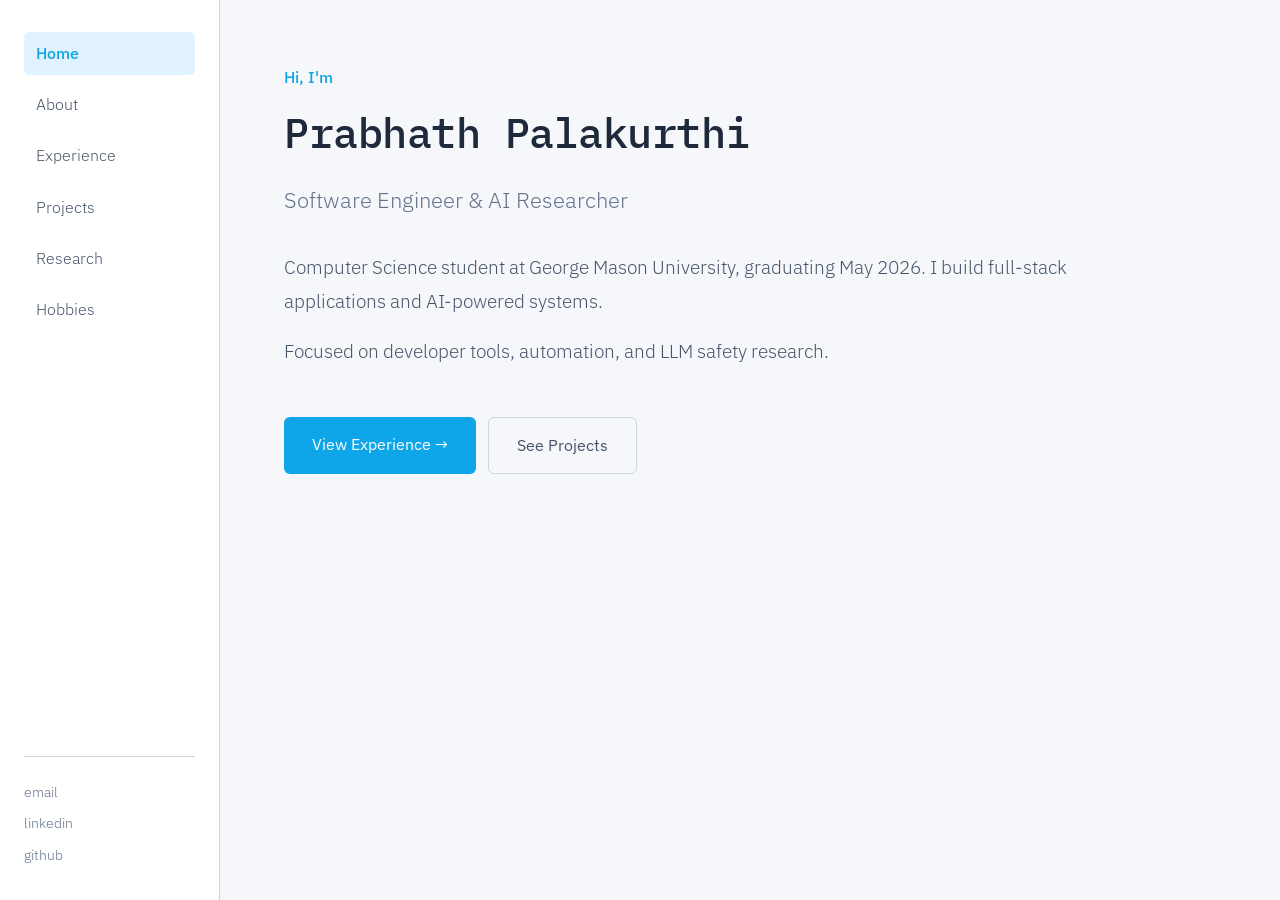
==== index.html @ 2a5b6ef7 "portfolio" ====
<!DOCTYPE html>
<html lang="en">
<head>
    <meta charset="UTF-8">
    <meta name="viewport" content="width=device-width, initial-scale=1.0">
    <title>Prabhath Palakurthi</title>
    <link rel="stylesheet" href="style.css">
    <link rel="preconnect" href="https://fonts.googleapis.com">
    <link rel="preconnect" href="https://fonts.gstatic.com" crossorigin>
    <link href="https://fonts.googleapis.com/css2?family=IBM+Plex+Mono:wght@400;500&family=IBM+Plex+Sans:wght@300;400;500&display=swap" rel="stylesheet">
</head>
<body>
    <nav class="sidebar">
        <ul class="nav-links">
            <li><a href="index.html" class="active">Home</a></li>
            <li><a href="about.html">About</a></li>
            <li><a href="experience.html">Experience</a></li>
            <li><a href="projects.html">Projects</a></li>
            <li><a href="research.html">Research</a></li>
            <li><a href="hobbies.html">Hobbies</a></li>
        </ul>
        <div class="nav-footer">
            <a href="mailto:palakurthiprabhath@gmail.com">email</a>
            <a href="https://www.linkedin.com/in/prabhath004/" target="_blank">linkedin</a>
            <a href="https://github.com/prabhath004" target="_blank">github</a>
        </div>
    </nav>

    <main class="content">
        <div class="page-content">
            <p class="greeting">Hi, I'm</p>
            <h1>Prabhath Palakurthi</h1>
            <p class="subtitle">Software Engineer & AI Researcher</p>
            
            <div class="intro">
                <p>
                    Computer Science student at George Mason University, graduating May 2026. 
                    I build full-stack applications and AI-powered systems.
                </p>
                <p>
                    Focused on developer tools, automation, and LLM safety research.
                </p>
            </div>

            <div class="cta">
                <a href="experience.html" class="btn">View Experience →</a>
                <a href="projects.html" class="btn btn-outline">See Projects</a>
            </div>
        </div>
    </main>
</body>
</html>
---- style.css ----
:root {
    --bg: #f5f7fa;
    --bg-sidebar: #ffffff;
    --text: #1e293b;
    --text-secondary: #475569;
    --text-muted: #64748b;
    --accent: #0ea5e9;
    --accent-hover: #0284c7;
    --accent-light: #e0f2fe;
    --accent-secondary: #8b5cf6;
    --border: #cbd5e1;
    --card-bg: #ffffff;
    --success: #10b981;
}

* {
    margin: 0;
    padding: 0;
    box-sizing: border-box;
}

body {
    font-family: 'IBM Plex Sans', -apple-system, sans-serif;
    font-weight: 300;
    font-size: 18px;
    line-height: 1.7;
    color: var(--text);
    background: var(--bg);
    -webkit-font-smoothing: antialiased;
}

/* Sidebar Navigation */
.sidebar {
    position: fixed;
    left: 0;
    top: 0;
    width: 220px;
    height: 100vh;
    background: var(--bg-sidebar);
    border-right: 1px solid var(--border);
    display: flex;
    flex-direction: column;
    padding: 32px 24px;
}

.nav-header {
    margin-bottom: 48px;
}

.logo {
    font-family: 'IBM Plex Mono', monospace;
    font-size: 20px;
    font-weight: 500;
    color: var(--accent);
    text-decoration: none;
    letter-spacing: -1px;
}

.nav-links {
    list-style: none;
    flex: 1;
}

.nav-links li {
    margin-bottom: 8px;
}

.nav-links a {
    display: block;
    padding: 8px 12px;
    color: var(--text-secondary);
    text-decoration: none;
    font-size: 16px;
    border-radius: 6px;
    transition: all 0.2s ease;
}

.nav-links a:hover {
    color: var(--accent);
    background: var(--accent-light);
    font-weight: 500;
}

.nav-links a.active {
    color: var(--accent);
    background: var(--accent-light);
    font-weight: 500;
}

.nav-footer {
    display: flex;
    flex-direction: column;
    gap: 8px;
    padding-top: 24px;
    border-top: 1px solid var(--border);
}

.nav-footer a {
    font-size: 14px;
    color: var(--text-muted);
    text-decoration: none;
    transition: color 0.2s;
}

.nav-footer a:hover {
    color: var(--accent);
}

/* Main Content */
.content {
    margin-left: 220px;
    min-height: 100vh;
    padding: 64px;
}

.page-content {
    max-width: 800px;
}

h1 {
    font-family: 'IBM Plex Mono', monospace;
    font-size: 42px;
    font-weight: 500;
    letter-spacing: -0.5px;
    margin-bottom: 12px;
    color: var(--text);
}

h2 {
    font-family: 'IBM Plex Mono', monospace;
    font-size: 14px;
    font-weight: 600;
    text-transform: uppercase;
    letter-spacing: 1px;
    color: var(--accent);
    margin-bottom: 20px;
    margin-top: 48px;
}

h3 {
    font-size: 24px;
    font-weight: 500;
    margin-bottom: 6px;
}

h4 {
    font-size: 14px;
    font-weight: 500;
    text-transform: uppercase;
    letter-spacing: 0.5px;
    color: var(--text-muted);
    margin-bottom: 14px;
}

p {
    color: var(--text-secondary);
}

/* Home Page */
.greeting {
    font-size: 16px;
    color: var(--accent);
    font-weight: 500;
    margin-bottom: 6px;
}

.subtitle {
    font-size: 22px;
    color: var(--text-muted);
    margin-bottom: 32px;
}

.intro {
    margin-bottom: 48px;
}

.intro p {
    margin-bottom: 16px;
    font-size: 19px;
    line-height: 1.8;
}

.quick-stats {
    display: flex;
    gap: 48px;
    margin-bottom: 48px;
}

.stat {
    display: flex;
    flex-direction: column;
}

.stat-number {
    font-family: 'IBM Plex Mono', monospace;
    font-size: 42px;
    font-weight: 500;
    color: var(--accent);
    background: linear-gradient(135deg, var(--accent), var(--accent-secondary));
    -webkit-background-clip: text;
    -webkit-text-fill-color: transparent;
    background-clip: text;
}

.stat-label {
    font-size: 15px;
    color: var(--text-muted);
}

.cta {
    display: flex;
    gap: 12px;
}

.btn {
    display: inline-block;
    padding: 14px 28px;
    font-size: 16px;
    font-weight: 400;
    text-decoration: none;
    border-radius: 6px;
    transition: all 0.2s ease;
}

.btn:not(.btn-outline) {
    background: var(--accent);
    color: white;
}

.btn:not(.btn-outline):hover {
    background: var(--accent-hover);
}

.btn-outline {
    background: transparent;
    color: var(--text-secondary);
    border: 1px solid var(--border);
}

.btn-outline:hover {
    border-color: var(--accent);
    color: var(--accent);
    background: var(--accent-light);
}

/* About Page */
.about-section {
    margin-bottom: 48px;
}

.edu-card {
    padding: 24px;
    background: var(--card-bg);
    border: 1px solid var(--border);
    border-radius: 8px;
    border-left: 4px solid var(--accent);
}

.edu-card h3 {
    color: var(--text);
}

.degree {
    color: var(--text-secondary);
    margin-bottom: 4px;
}

.details {
    font-size: 15px;
    color: var(--text-muted);
}

.skills-grid {
    display: grid;
    gap: 32px;
}

.skill-category {
    margin-bottom: 8px;
}

.skill-tags {
    display: flex;
    flex-wrap: wrap;
    gap: 8px;
}

.skill-tags span {
    padding: 8px 14px;
    background: var(--accent-light);
    color: var(--accent);
    font-size: 15px;
    border-radius: 6px;
    font-weight: 500;
    border: 1px solid rgba(14, 165, 233, 0.2);
}

.cert-list {
    list-style: none;
}

.cert-list li {
    display: flex;
    justify-content: space-between;
    align-items: center;
    padding: 16px 0;
    border-bottom: 1px solid var(--border);
}

.cert-list li:last-child {
    border-bottom: none;
}

.cert-name {
    font-weight: 400;
    color: var(--text);
}

.cert-issuer {
    font-size: 15px;
    color: var(--text-muted);
}

/* Experience Page */
.timeline {
    position: relative;
}

.exp-card {
    display: grid;
    grid-template-columns: 160px 1fr;
    gap: 32px;
    padding: 32px 0;
    border-bottom: 1px solid var(--border);
}

.exp-card:last-child {
    border-bottom: none;
}

.exp-date {
    font-family: 'IBM Plex Mono', monospace;
    font-size: 14px;
    color: var(--text-muted);
    padding-top: 4px;
}

.exp-content h3 {
    color: var(--text);
}

.exp-role {
    font-size: 16px;
    color: var(--accent);
    margin-bottom: 16px;
}

.exp-points {
    list-style: none;
}

.exp-points li {
    position: relative;
    padding-left: 16px;
    margin-bottom: 10px;
    font-size: 16px;
    color: var(--text-secondary);
    line-height: 1.7;
}

.exp-points li::before {
    content: "–";
    position: absolute;
    left: 0;
    color: var(--accent);
    font-weight: 600;
}

/* Projects Page */
.projects-grid {
    display: grid;
    gap: 24px;
}

.project-card {
    padding: 28px;
    background: var(--card-bg);
    border: 1px solid var(--border);
    border-radius: 8px;
    transition: all 0.2s ease;
    box-shadow: 0 1px 3px rgba(0, 0, 0, 0.05);
}

.project-card:hover {
    border-color: var(--accent);
    box-shadow: 0 4px 12px rgba(14, 165, 233, 0.15);
    transform: translateY(-2px);
}

.project-header {
    display: flex;
    align-items: center;
    gap: 12px;
    margin-bottom: 8px;
}

.project-tag {
    font-family: 'IBM Plex Mono', monospace;
    font-size: 12px;
    text-transform: uppercase;
    letter-spacing: 0.5px;
    padding: 6px 10px;
    background: linear-gradient(135deg, var(--accent-light), #bae6fd);
    color: var(--accent);
    border-radius: 4px;
    font-weight: 600;
}

.project-event {
    font-size: 15px;
    color: var(--text-muted);
    margin-bottom: 8px;
}

.project-achievement {
    font-size: 14px;
    color: var(--accent);
    font-weight: 600;
    margin-bottom: 12px;
    display: inline-block;
    padding: 4px 12px;
    background: var(--accent-light);
    border-radius: 12px;
}

.project-desc {
    font-size: 16px;
    margin-bottom: 16px;
    line-height: 1.7;
}

.project-links {
    margin-bottom: 16px;
    display: flex;
    align-items: center;
    gap: 8px;
}

.project-links a {
    color: var(--accent);
    text-decoration: none;
    font-size: 15px;
    font-weight: 500;
    transition: color 0.2s ease;
}

.project-links a:hover {
    color: var(--accent-hover);
    text-decoration: underline;
}

.link-sep {
    color: var(--text-muted);
    font-size: 14px;
}

.project-tech {
    display: flex;
    flex-wrap: wrap;
    gap: 6px;
}

.project-tech span {
    font-family: 'IBM Plex Mono', monospace;
    font-size: 13px;
    padding: 6px 10px;
    background: #f1f5f9;
    color: var(--text-secondary);
    border-radius: 4px;
    border: 1px solid var(--border);
}

/* Research Page */
.research-areas {
    display: grid;
    grid-template-columns: repeat(2, 1fr);
    gap: 24px;
    margin-top: 24px;
}

.research-card {
    padding: 24px;
    background: var(--card-bg);
    border: 1px solid var(--border);
    border-radius: 8px;
    border-left: 4px solid var(--accent);
    transition: all 0.2s ease;
}

.research-card:hover {
    box-shadow: 0 4px 12px rgba(14, 165, 233, 0.15);
    transform: translateY(-2px);
}

.research-card h3 {
    font-size: 20px;
    margin-bottom: 12px;
    color: var(--text);
}

.research-card p {
    font-size: 16px;
    line-height: 1.7;
    color: var(--text-secondary);
}

/* Hobbies Page */
.hobbies-intro {
    font-size: 20px;
    margin-bottom: 40px;
}

.hobbies-grid {
    display: grid;
    grid-template-columns: repeat(2, 1fr);
    gap: 20px;
    margin-bottom: 40px;
}

.hobby-card {
    padding: 24px;
    background: white;
    border: 1px solid var(--border);
    border-radius: 8px;
}

.hobby-icon {
    font-size: 24px;
    margin-bottom: 12px;
}

.hobby-card h3 {
    font-size: 16px;
    margin-bottom: 8px;
}

.hobby-card p {
    font-size: 14px;
}

.hobbies-note {
    font-size: 14px;
    color: var(--text-muted);
    font-style: italic;
}

/* Hiking Section */
.hiking-trails {
    display: grid;
    gap: 24px;
}

.trail-card {
    display: grid;
    grid-template-columns: 280px 1fr;
    gap: 32px;
    padding: 32px;
    background: var(--card-bg);
    border: 1px solid var(--border);
    border-radius: 8px;
    transition: all 0.2s ease;
    box-shadow: 0 1px 3px rgba(0, 0, 0, 0.05);
}

.trail-card:hover {
    box-shadow: 0 4px 12px rgba(14, 165, 233, 0.15);
    border-color: var(--accent);
}

.trail-image {
    width: 100%;
    height: 220px;
    border-radius: 8px;
    overflow: hidden;
    background: var(--accent-light);
    box-shadow: 0 2px 8px rgba(0, 0, 0, 0.1);
}

.trail-image img {
    width: 100%;
    height: 100%;
    object-fit: cover;
    border-radius: 8px;
    display: block;
    transition: transform 0.3s ease;
}

.trail-card:hover .trail-image img {
    transform: scale(1.05);
}

.trail-info h3 {
    font-size: 24px;
    font-weight: 500;
    margin-bottom: 6px;
    color: var(--text);
}

.trail-location {
    font-size: 16px;
    color: var(--accent);
    font-weight: 500;
    margin-bottom: 14px;
}

.trail-desc {
    font-size: 17px;
    color: var(--text-secondary);
    line-height: 1.7;
}

/* Mobile Responsive */
@media (max-width: 768px) {
    .sidebar {
        position: fixed;
        bottom: 0;
        top: auto;
        left: 0;
        right: 0;
        width: 100%;
        height: auto;
        flex-direction: row;
        padding: 12px 16px;
        border-right: none;
        border-top: 1px solid var(--border);
        z-index: 100;
    }

    .nav-header,
    .nav-footer {
        display: none;
    }

    .nav-links {
        display: flex;
        justify-content: space-around;
        width: 100%;
    }

    .nav-links li {
        margin-bottom: 0;
    }

    .nav-links a {
        padding: 8px;
        font-size: 12px;
    }

    .content {
        margin-left: 0;
        padding: 32px 20px 80px;
    }

    h1 {
        font-size: 36px;
    }

    .quick-stats {
        gap: 24px;
    }

    .stat-number {
        font-size: 36px;
    }

    .exp-card {
        grid-template-columns: 1fr;
        gap: 8px;
    }

    .hobbies-grid {
        grid-template-columns: 1fr;
    }

    .research-areas {
        grid-template-columns: 1fr;
    }

    .trail-card {
        grid-template-columns: 1fr;
        gap: 16px;
    }

    .trail-image {
        height: 240px;
    }

    .cta {
        flex-direction: column;
    }
}
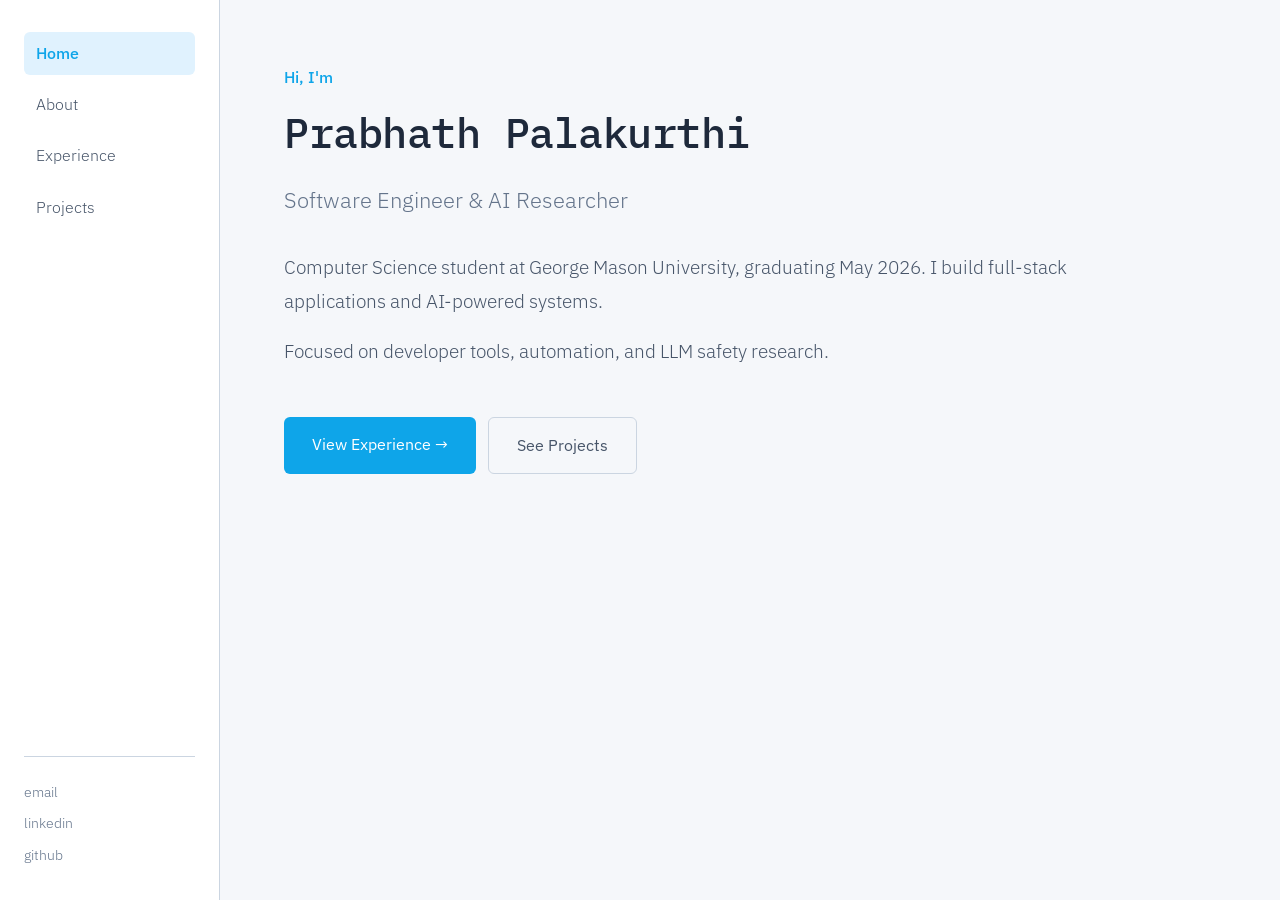
==== commit 2a9b6eb5: "updated portfolio" ====
--- a/index.html
+++ b/index.html
@@ -16,8 +16,6 @@
             <li><a href="about.html">About</a></li>
             <li><a href="experience.html">Experience</a></li>
             <li><a href="projects.html">Projects</a></li>
-            <li><a href="research.html">Research</a></li>
-            <li><a href="hobbies.html">Hobbies</a></li>
         </ul>
         <div class="nav-footer">
             <a href="mailto:palakurthiprabhath@gmail.com">email</a>
--- a/style.css
+++ b/style.css
@@ -480,144 +480,8 @@
     border: 1px solid var(--border);
 }
 
-/* Research Page */
-.research-areas {
-    display: grid;
-    grid-template-columns: repeat(2, 1fr);
-    gap: 24px;
-    margin-top: 24px;
-}
-
-.research-card {
-    padding: 24px;
-    background: var(--card-bg);
-    border: 1px solid var(--border);
-    border-radius: 8px;
-    border-left: 4px solid var(--accent);
-    transition: all 0.2s ease;
-}
-
-.research-card:hover {
-    box-shadow: 0 4px 12px rgba(14, 165, 233, 0.15);
-    transform: translateY(-2px);
-}
-
-.research-card h3 {
-    font-size: 20px;
-    margin-bottom: 12px;
-    color: var(--text);
-}
-
-.research-card p {
-    font-size: 16px;
-    line-height: 1.7;
-    color: var(--text-secondary);
-}
-
-/* Hobbies Page */
-.hobbies-intro {
-    font-size: 20px;
-    margin-bottom: 40px;
-}
-
-.hobbies-grid {
-    display: grid;
-    grid-template-columns: repeat(2, 1fr);
-    gap: 20px;
-    margin-bottom: 40px;
-}
-
-.hobby-card {
-    padding: 24px;
-    background: white;
-    border: 1px solid var(--border);
-    border-radius: 8px;
-}
-
-.hobby-icon {
-    font-size: 24px;
-    margin-bottom: 12px;
-}
-
-.hobby-card h3 {
-    font-size: 16px;
-    margin-bottom: 8px;
-}
-
-.hobby-card p {
-    font-size: 14px;
-}
-
-.hobbies-note {
-    font-size: 14px;
-    color: var(--text-muted);
-    font-style: italic;
-}
-
-/* Hiking Section */
-.hiking-trails {
-    display: grid;
-    gap: 24px;
-}
-
-.trail-card {
-    display: grid;
-    grid-template-columns: 280px 1fr;
-    gap: 32px;
-    padding: 32px;
-    background: var(--card-bg);
-    border: 1px solid var(--border);
-    border-radius: 8px;
-    transition: all 0.2s ease;
-    box-shadow: 0 1px 3px rgba(0, 0, 0, 0.05);
-}
-
-.trail-card:hover {
-    box-shadow: 0 4px 12px rgba(14, 165, 233, 0.15);
-    border-color: var(--accent);
-}
-
-.trail-image {
-    width: 100%;
-    height: 220px;
-    border-radius: 8px;
-    overflow: hidden;
-    background: var(--accent-light);
-    box-shadow: 0 2px 8px rgba(0, 0, 0, 0.1);
-}
-
-.trail-image img {
-    width: 100%;
-    height: 100%;
-    object-fit: cover;
-    border-radius: 8px;
-    display: block;
-    transition: transform 0.3s ease;
-}
-
-.trail-card:hover .trail-image img {
-    transform: scale(1.05);
-}
-
-.trail-info h3 {
-    font-size: 24px;
-    font-weight: 500;
-    margin-bottom: 6px;
-    color: var(--text);
-}
-
-.trail-location {
-    font-size: 16px;
-    color: var(--accent);
-    font-weight: 500;
-    margin-bottom: 14px;
-}
-
-.trail-desc {
-    font-size: 17px;
-    color: var(--text-secondary);
-    line-height: 1.7;
-}
+
+
 
 /* Mobile Responsive */
 @media (max-width: 768px) {
@@ -678,22 +542,6 @@
         gap: 8px;
     }
 
-    .hobbies-grid {
-        grid-template-columns: 1fr;
-    }
-
-    .research-areas {
-        grid-template-columns: 1fr;
-    }
-
-    .trail-card {
-        grid-template-columns: 1fr;
-        gap: 16px;
-    }
-
-    .trail-image {
-        height: 240px;
-    }
 
     .cta {
         flex-direction: column;
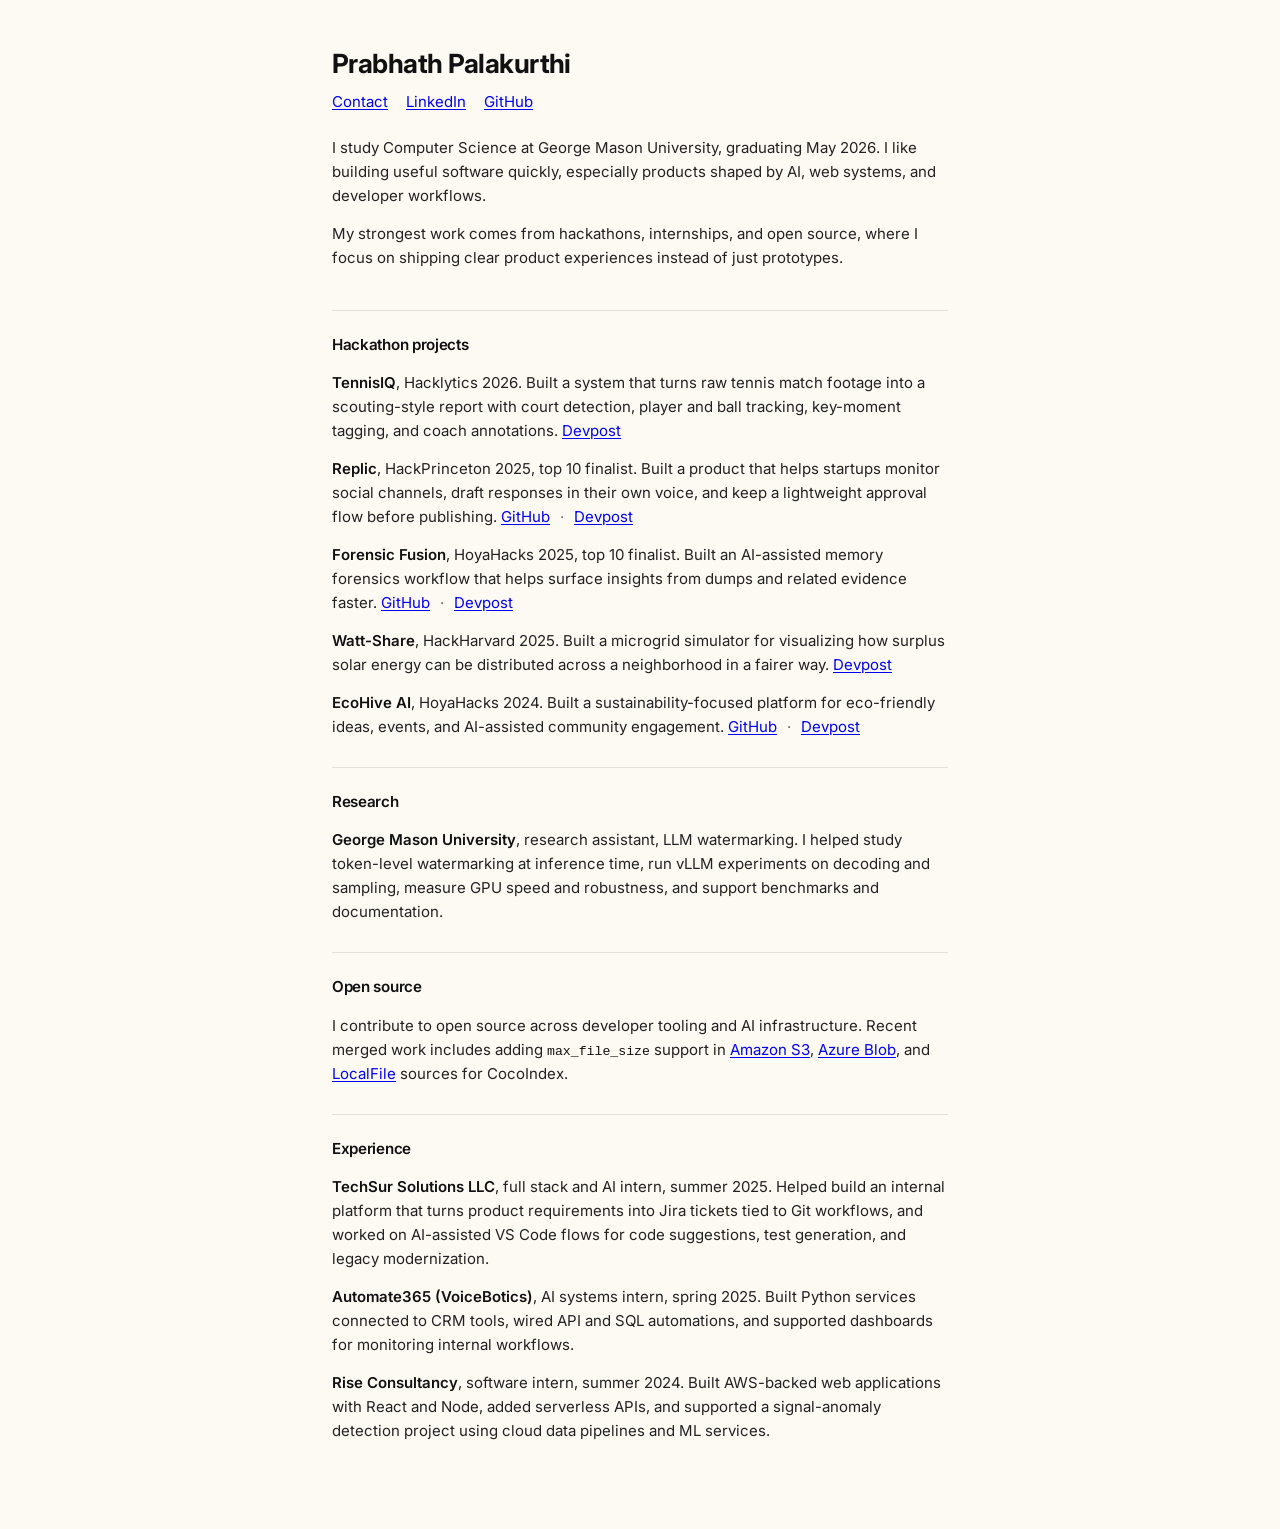
==== commit 960c38ff: "added final update" ====
--- a/index.html
+++ b/index.html
@@ -4,47 +4,124 @@
     <meta charset="UTF-8">
     <meta name="viewport" content="width=device-width, initial-scale=1.0">
     <title>Prabhath Palakurthi</title>
-    <link rel="stylesheet" href="style.css">
+    <meta
+        name="description"
+        content="Prabhath Palakurthi is a computer science student and software builder focused on hackathon projects, open source, and product engineering."
+    >
     <link rel="preconnect" href="https://fonts.googleapis.com">
     <link rel="preconnect" href="https://fonts.gstatic.com" crossorigin>
-    <link href="https://fonts.googleapis.com/css2?family=IBM+Plex+Mono:wght@400;500&family=IBM+Plex+Sans:wght@300;400;500&display=swap" rel="stylesheet">
+    <link href="https://fonts.googleapis.com/css2?family=Inter:wght@400;500;600;700&display=swap" rel="stylesheet">
+    <link rel="stylesheet" href="style.css">
 </head>
 <body>
-    <nav class="sidebar">
-        <ul class="nav-links">
-            <li><a href="index.html" class="active">Home</a></li>
-            <li><a href="about.html">About</a></li>
-            <li><a href="experience.html">Experience</a></li>
-            <li><a href="projects.html">Projects</a></li>
-        </ul>
-        <div class="nav-footer">
-            <a href="mailto:palakurthiprabhath@gmail.com">email</a>
-            <a href="https://www.linkedin.com/in/prabhath004/" target="_blank">linkedin</a>
-            <a href="https://github.com/prabhath004" target="_blank">github</a>
-        </div>
-    </nav>
+    <main class="page">
+        <header class="header">
+            <h1>Prabhath Palakurthi</h1>
+            <p class="links">
+                <a href="mailto:palakurthiprabhath@gmail.com">Contact</a>
+                <a href="https://www.linkedin.com/in/prabhath004/" target="_blank" rel="noopener noreferrer">LinkedIn</a>
+                <a href="https://github.com/prabhath004" target="_blank" rel="noopener noreferrer">GitHub</a>
+            </p>
+            <p class="intro">
+                I study Computer Science at George Mason University, graduating May 2026. I like building useful software
+                quickly, especially products shaped by AI, web systems, and developer workflows.
+            </p>
+            <p class="intro">
+                My strongest work comes from hackathons, internships, and open source, where I focus
+                on shipping clear product experiences instead of just prototypes.
+            </p>
+        </header>
 
-    <main class="content">
-        <div class="page-content">
-            <p class="greeting">Hi, I'm</p>
-            <h1>Prabhath Palakurthi</h1>
-            <p class="subtitle">Software Engineer & AI Researcher</p>
-            
-            <div class="intro">
-                <p>
-                    Computer Science student at George Mason University, graduating May 2026. 
-                    I build full-stack applications and AI-powered systems.
-                </p>
-                <p>
-                    Focused on developer tools, automation, and LLM safety research.
-                </p>
-            </div>
+        <section id="projects">
+            <h2>Hackathon projects</h2>
 
-            <div class="cta">
-                <a href="experience.html" class="btn">View Experience →</a>
-                <a href="projects.html" class="btn btn-outline">See Projects</a>
-            </div>
-        </div>
+            <p>
+                <strong>TennisIQ</strong>, Hacklytics 2026. Built a system that turns raw tennis match
+                footage into a scouting-style report with court detection, player and ball tracking,
+                key-moment tagging, and coach annotations.
+                <a href="https://devpost.com/software/tennisiq" target="_blank" rel="noopener noreferrer">Devpost</a>
+            </p>
+
+            <p>
+                <strong>Replic</strong>, HackPrinceton 2025, top 10 finalist. Built a product that
+                helps startups monitor social channels, draft responses in their own voice, and keep a
+                lightweight approval flow before publishing.
+                <a href="https://github.com/prabhath004/twitly" target="_blank" rel="noopener noreferrer">GitHub</a>
+                <span class="divider">·</span>
+                <a href="https://devpost.com/software/brand-pilot" target="_blank" rel="noopener noreferrer">Devpost</a>
+            </p>
+
+            <p>
+                <strong>Forensic Fusion</strong>, HoyaHacks 2025, top 10 finalist. Built an AI-assisted
+                memory forensics workflow that helps surface insights from dumps and related evidence
+                faster.
+                <a href="https://github.com/prabhath004/forensic-fusion" target="_blank" rel="noopener noreferrer">GitHub</a>
+                <span class="divider">·</span>
+                <a href="https://devpost.com/software/goat-cdbnoz" target="_blank" rel="noopener noreferrer">Devpost</a>
+            </p>
+
+            <p>
+                <strong>Watt-Share</strong>, HackHarvard 2025. Built a microgrid simulator for
+                visualizing how surplus solar energy can be distributed across a neighborhood in a
+                fairer way.
+                <a href="https://devpost.com/software/project-hackharvard-25" target="_blank" rel="noopener noreferrer">Devpost</a>
+            </p>
+
+            <p>
+                <strong>EcoHive AI</strong>, HoyaHacks 2024. Built a sustainability-focused platform for
+                eco-friendly ideas, events, and AI-assisted community engagement.
+                <a href="https://github.com/prabhath004/Ecohive" target="_blank" rel="noopener noreferrer">GitHub</a>
+                <span class="divider">·</span>
+                <a href="https://devpost.com/software/ecosphere-ai" target="_blank" rel="noopener noreferrer">Devpost</a>
+            </p>
+        </section>
+
+        <section id="research">
+            <h2>Research</h2>
+
+            <p>
+                <strong>George Mason University</strong>, research assistant, LLM watermarking. I helped study token-level watermarking at inference time,
+                run vLLM experiments on decoding and sampling, measure GPU speed and robustness, and
+                support benchmarks and documentation.
+            </p>
+        </section>
+
+        <section id="open-source">
+            <h2>Open source</h2>
+
+            <p>
+                I contribute to open source across developer tooling and AI infrastructure. Recent
+                merged work includes adding <code>max_file_size</code> support in
+                <a href="https://github.com/cocoindex-io/cocoindex/pull/1257" target="_blank" rel="noopener noreferrer">Amazon S3</a>,
+                <a href="https://github.com/cocoindex-io/cocoindex/pull/1259" target="_blank" rel="noopener noreferrer">Azure Blob</a>,
+                and
+                <a href="https://github.com/cocoindex-io/cocoindex/pull/1260" target="_blank" rel="noopener noreferrer">LocalFile</a>
+                sources for CocoIndex.
+            </p>
+        </section>
+
+        <section id="experience">
+            <h2>Experience</h2>
+
+            <p>
+                <strong>TechSur Solutions LLC</strong>, full stack and AI intern, summer 2025. Helped
+                build an internal platform that turns product requirements into Jira tickets tied to
+                Git workflows, and worked on AI-assisted VS Code flows for code suggestions, test
+                generation, and legacy modernization.
+            </p>
+
+            <p>
+                <strong>Automate365 (VoiceBotics)</strong>, AI systems intern, spring 2025. Built
+                Python services connected to CRM tools, wired API and SQL automations, and supported
+                dashboards for monitoring internal workflows.
+            </p>
+
+            <p>
+                <strong>Rise Consultancy</strong>, software intern, summer 2024. Built AWS-backed web
+                applications with React and Node, added serverless APIs, and supported a signal-anomaly
+                detection project using cloud data pipelines and ML services.
+            </p>
+        </section>
     </main>
 </body>
 </html>
--- a/style.css
+++ b/style.css
@@ -1,549 +1,124 @@
 :root {
-    --bg: #f5f7fa;
-    --bg-sidebar: #ffffff;
-    --text: #1e293b;
-    --text-secondary: #475569;
-    --text-muted: #64748b;
-    --accent: #0ea5e9;
-    --accent-hover: #0284c7;
-    --accent-light: #e0f2fe;
-    --accent-secondary: #8b5cf6;
-    --border: #cbd5e1;
-    --card-bg: #ffffff;
-    --success: #10b981;
+    --bg: #fdfaf3;
+    --text: #111;
+    --body: #222;
+    --link: #0000ee;
+    --link-visited: #551a8b;
+    --rule: #e5e0d5;
 }
 
 * {
-    margin: 0;
-    padding: 0;
     box-sizing: border-box;
 }
 
+html {
+    scroll-behavior: smooth;
+}
+
 body {
-    font-family: 'IBM Plex Sans', -apple-system, sans-serif;
-    font-weight: 300;
-    font-size: 18px;
-    line-height: 1.7;
-    color: var(--text);
+    margin: 0;
     background: var(--bg);
+    color: var(--body);
+    font-family: "Inter", ui-sans-serif, system-ui, -apple-system, "Segoe UI", Roboto, Helvetica,
+        Arial, sans-serif;
+    font-size: 15px;
+    line-height: 1.6;
     -webkit-font-smoothing: antialiased;
 }
 
-/* Sidebar Navigation */
-.sidebar {
-    position: fixed;
-    left: 0;
-    top: 0;
-    width: 220px;
-    height: 100vh;
-    background: var(--bg-sidebar);
-    border-right: 1px solid var(--border);
-    display: flex;
-    flex-direction: column;
-    padding: 32px 24px;
+.page {
+    max-width: 42rem;
+    margin: 0 auto;
+    padding: 48px 28px 72px;
 }
 
-.nav-header {
-    margin-bottom: 48px;
+.header {
+    margin-bottom: 40px;
 }
 
-.logo {
-    font-family: 'IBM Plex Mono', monospace;
-    font-size: 20px;
-    font-weight: 500;
-    color: var(--accent);
-    text-decoration: none;
-    letter-spacing: -1px;
-}
-
-.nav-links {
-    list-style: none;
-    flex: 1;
-}
-
-.nav-links li {
-    margin-bottom: 8px;
-}
-
-.nav-links a {
-    display: block;
-    padding: 8px 12px;
-    color: var(--text-secondary);
-    text-decoration: none;
-    font-size: 16px;
-    border-radius: 6px;
-    transition: all 0.2s ease;
-}
-
-.nav-links a:hover {
-    color: var(--accent);
-    background: var(--accent-light);
-    font-weight: 500;
-}
-
-.nav-links a.active {
-    color: var(--accent);
-    background: var(--accent-light);
-    font-weight: 500;
-}
-
-.nav-footer {
-    display: flex;
-    flex-direction: column;
-    gap: 8px;
-    padding-top: 24px;
-    border-top: 1px solid var(--border);
-}
-
-.nav-footer a {
-    font-size: 14px;
-    color: var(--text-muted);
-    text-decoration: none;
-    transition: color 0.2s;
-}
-
-.nav-footer a:hover {
-    color: var(--accent);
-}
-
-/* Main Content */
-.content {
-    margin-left: 220px;
-    min-height: 100vh;
-    padding: 64px;
-}
-
-.page-content {
-    max-width: 800px;
+h1,
+h2 {
+    font-family: "Inter", ui-sans-serif, system-ui, -apple-system, "Segoe UI", Roboto, Helvetica,
+        Arial, sans-serif;
+    color: var(--text);
+    font-weight: 700;
+    letter-spacing: -0.02em;
 }
 
 h1 {
-    font-family: 'IBM Plex Mono', monospace;
-    font-size: 42px;
-    font-weight: 500;
-    letter-spacing: -0.5px;
-    margin-bottom: 12px;
+    margin: 0 0 10px;
+    font-size: 1.65rem;
+    line-height: 1.2;
+}
+
+h2 {
+    margin: 0 0 14px;
+    font-size: 0.95rem;
+    font-weight: 600;
+    text-transform: none;
+}
+
+.links {
+    margin: 0 0 22px;
+    font-size: 15px;
+}
+
+.links a {
+    margin-right: 14px;
+}
+
+.intro,
+section p {
+    margin: 0 0 14px;
+    color: var(--body);
+    font-size: 15px;
+    line-height: 1.6;
+}
+
+strong {
+    color: var(--text);
+    font-weight: 600;
+}
+
+section {
+    margin-top: 28px;
+    padding-top: 22px;
+    border-top: 1px solid var(--rule);
+}
+
+a {
+    color: var(--link);
+    text-decoration: underline;
+    text-underline-offset: 2px;
+}
+
+a:visited {
+    color: var(--link-visited);
+}
+
+a:hover {
+    text-decoration-thickness: 1px;
+}
+
+code {
+    font-family: ui-monospace, "SFMono-Regular", Menlo, Consolas, monospace;
+    font-size: 0.88em;
     color: var(--text);
 }
 
-h2 {
-    font-family: 'IBM Plex Mono', monospace;
-    font-size: 14px;
-    font-weight: 600;
-    text-transform: uppercase;
-    letter-spacing: 1px;
-    color: var(--accent);
-    margin-bottom: 20px;
-    margin-top: 48px;
+.divider {
+    color: #666;
+    margin: 0 6px;
 }
 
-h3 {
-    font-size: 24px;
-    font-weight: 500;
-    margin-bottom: 6px;
-}
-
-h4 {
-    font-size: 14px;
-    font-weight: 500;
-    text-transform: uppercase;
-    letter-spacing: 0.5px;
-    color: var(--text-muted);
-    margin-bottom: 14px;
-}
-
-p {
-    color: var(--text-secondary);
-}
-
-/* Home Page */
-.greeting {
-    font-size: 16px;
-    color: var(--accent);
-    font-weight: 500;
-    margin-bottom: 6px;
-}
-
-.subtitle {
-    font-size: 22px;
-    color: var(--text-muted);
-    margin-bottom: 32px;
-}
-
-.intro {
-    margin-bottom: 48px;
-}
-
-.intro p {
-    margin-bottom: 16px;
-    font-size: 19px;
-    line-height: 1.8;
-}
-
-.quick-stats {
-    display: flex;
-    gap: 48px;
-    margin-bottom: 48px;
-}
-
-.stat {
-    display: flex;
-    flex-direction: column;
-}
-
-.stat-number {
-    font-family: 'IBM Plex Mono', monospace;
-    font-size: 42px;
-    font-weight: 500;
-    color: var(--accent);
-    background: linear-gradient(135deg, var(--accent), var(--accent-secondary));
-    -webkit-background-clip: text;
-    -webkit-text-fill-color: transparent;
-    background-clip: text;
-}
-
-.stat-label {
-    font-size: 15px;
-    color: var(--text-muted);
-}
-
-.cta {
-    display: flex;
-    gap: 12px;
-}
-
-.btn {
-    display: inline-block;
-    padding: 14px 28px;
-    font-size: 16px;
-    font-weight: 400;
-    text-decoration: none;
-    border-radius: 6px;
-    transition: all 0.2s ease;
-}
-
-.btn:not(.btn-outline) {
-    background: var(--accent);
-    color: white;
-}
-
-.btn:not(.btn-outline):hover {
-    background: var(--accent-hover);
-}
-
-.btn-outline {
-    background: transparent;
-    color: var(--text-secondary);
-    border: 1px solid var(--border);
-}
-
-.btn-outline:hover {
-    border-color: var(--accent);
-    color: var(--accent);
-    background: var(--accent-light);
-}
-
-/* About Page */
-.about-section {
-    margin-bottom: 48px;
-}
-
-.edu-card {
-    padding: 24px;
-    background: var(--card-bg);
-    border: 1px solid var(--border);
-    border-radius: 8px;
-    border-left: 4px solid var(--accent);
-}
-
-.edu-card h3 {
-    color: var(--text);
-}
-
-.degree {
-    color: var(--text-secondary);
-    margin-bottom: 4px;
-}
-
-.details {
-    font-size: 15px;
-    color: var(--text-muted);
-}
-
-.skills-grid {
-    display: grid;
-    gap: 32px;
-}
-
-.skill-category {
-    margin-bottom: 8px;
-}
-
-.skill-tags {
-    display: flex;
-    flex-wrap: wrap;
-    gap: 8px;
-}
-
-.skill-tags span {
-    padding: 8px 14px;
-    background: var(--accent-light);
-    color: var(--accent);
-    font-size: 15px;
-    border-radius: 6px;
-    font-weight: 500;
-    border: 1px solid rgba(14, 165, 233, 0.2);
-}
-
-.cert-list {
-    list-style: none;
-}
-
-.cert-list li {
-    display: flex;
-    justify-content: space-between;
-    align-items: center;
-    padding: 16px 0;
-    border-bottom: 1px solid var(--border);
-}
-
-.cert-list li:last-child {
-    border-bottom: none;
-}
-
-.cert-name {
-    font-weight: 400;
-    color: var(--text);
-}
-
-.cert-issuer {
-    font-size: 15px;
-    color: var(--text-muted);
-}
-
-/* Experience Page */
-.timeline {
-    position: relative;
-}
-
-.exp-card {
-    display: grid;
-    grid-template-columns: 160px 1fr;
-    gap: 32px;
-    padding: 32px 0;
-    border-bottom: 1px solid var(--border);
-}
-
-.exp-card:last-child {
-    border-bottom: none;
-}
-
-.exp-date {
-    font-family: 'IBM Plex Mono', monospace;
-    font-size: 14px;
-    color: var(--text-muted);
-    padding-top: 4px;
-}
-
-.exp-content h3 {
-    color: var(--text);
-}
-
-.exp-role {
-    font-size: 16px;
-    color: var(--accent);
-    margin-bottom: 16px;
-}
-
-.exp-points {
-    list-style: none;
-}
-
-.exp-points li {
-    position: relative;
-    padding-left: 16px;
-    margin-bottom: 10px;
-    font-size: 16px;
-    color: var(--text-secondary);
-    line-height: 1.7;
-}
-
-.exp-points li::before {
-    content: "–";
-    position: absolute;
-    left: 0;
-    color: var(--accent);
-    font-weight: 600;
-}
-
-/* Projects Page */
-.projects-grid {
-    display: grid;
-    gap: 24px;
-}
-
-.project-card {
-    padding: 28px;
-    background: var(--card-bg);
-    border: 1px solid var(--border);
-    border-radius: 8px;
-    transition: all 0.2s ease;
-    box-shadow: 0 1px 3px rgba(0, 0, 0, 0.05);
-}
-
-.project-card:hover {
-    border-color: var(--accent);
-    box-shadow: 0 4px 12px rgba(14, 165, 233, 0.15);
-    transform: translateY(-2px);
-}
-
-.project-header {
-    display: flex;
-    align-items: center;
-    gap: 12px;
-    margin-bottom: 8px;
-}
-
-.project-tag {
-    font-family: 'IBM Plex Mono', monospace;
-    font-size: 12px;
-    text-transform: uppercase;
-    letter-spacing: 0.5px;
-    padding: 6px 10px;
-    background: linear-gradient(135deg, var(--accent-light), #bae6fd);
-    color: var(--accent);
-    border-radius: 4px;
-    font-weight: 600;
-}
-
-.project-event {
-    font-size: 15px;
-    color: var(--text-muted);
-    margin-bottom: 8px;
-}
-
-.project-achievement {
-    font-size: 14px;
-    color: var(--accent);
-    font-weight: 600;
-    margin-bottom: 12px;
-    display: inline-block;
-    padding: 4px 12px;
-    background: var(--accent-light);
-    border-radius: 12px;
-}
-
-.project-desc {
-    font-size: 16px;
-    margin-bottom: 16px;
-    line-height: 1.7;
-}
-
-.project-links {
-    margin-bottom: 16px;
-    display: flex;
-    align-items: center;
-    gap: 8px;
-}
-
-.project-links a {
-    color: var(--accent);
-    text-decoration: none;
-    font-size: 15px;
-    font-weight: 500;
-    transition: color 0.2s ease;
-}
-
-.project-links a:hover {
-    color: var(--accent-hover);
-    text-decoration: underline;
-}
-
-.link-sep {
-    color: var(--text-muted);
-    font-size: 14px;
-}
-
-.project-tech {
-    display: flex;
-    flex-wrap: wrap;
-    gap: 6px;
-}
-
-.project-tech span {
-    font-family: 'IBM Plex Mono', monospace;
-    font-size: 13px;
-    padding: 6px 10px;
-    background: #f1f5f9;
-    color: var(--text-secondary);
-    border-radius: 4px;
-    border: 1px solid var(--border);
-}
-
-
-
-
-/* Mobile Responsive */
-@media (max-width: 768px) {
-    .sidebar {
-        position: fixed;
-        bottom: 0;
-        top: auto;
-        left: 0;
-        right: 0;
-        width: 100%;
-        height: auto;
-        flex-direction: row;
-        padding: 12px 16px;
-        border-right: none;
-        border-top: 1px solid var(--border);
-        z-index: 100;
+@media (max-width: 520px) {
+    .page {
+        padding: 32px 18px 56px;
     }
 
-    .nav-header,
-    .nav-footer {
-        display: none;
-    }
-
-    .nav-links {
-        display: flex;
-        justify-content: space-around;
-        width: 100%;
-    }
-
-    .nav-links li {
-        margin-bottom: 0;
-    }
-
-    .nav-links a {
-        padding: 8px;
-        font-size: 12px;
-    }
-
-    .content {
-        margin-left: 0;
-        padding: 32px 20px 80px;
-    }
-
-    h1 {
-        font-size: 36px;
-    }
-
-    .quick-stats {
-        gap: 24px;
-    }
-
-    .stat-number {
-        font-size: 36px;
-    }
-
-    .exp-card {
-        grid-template-columns: 1fr;
-        gap: 8px;
-    }
-
-
-    .cta {
-        flex-direction: column;
+    .links a {
+        display: inline-block;
+        margin-right: 12px;
+        margin-bottom: 6px;
     }
 }
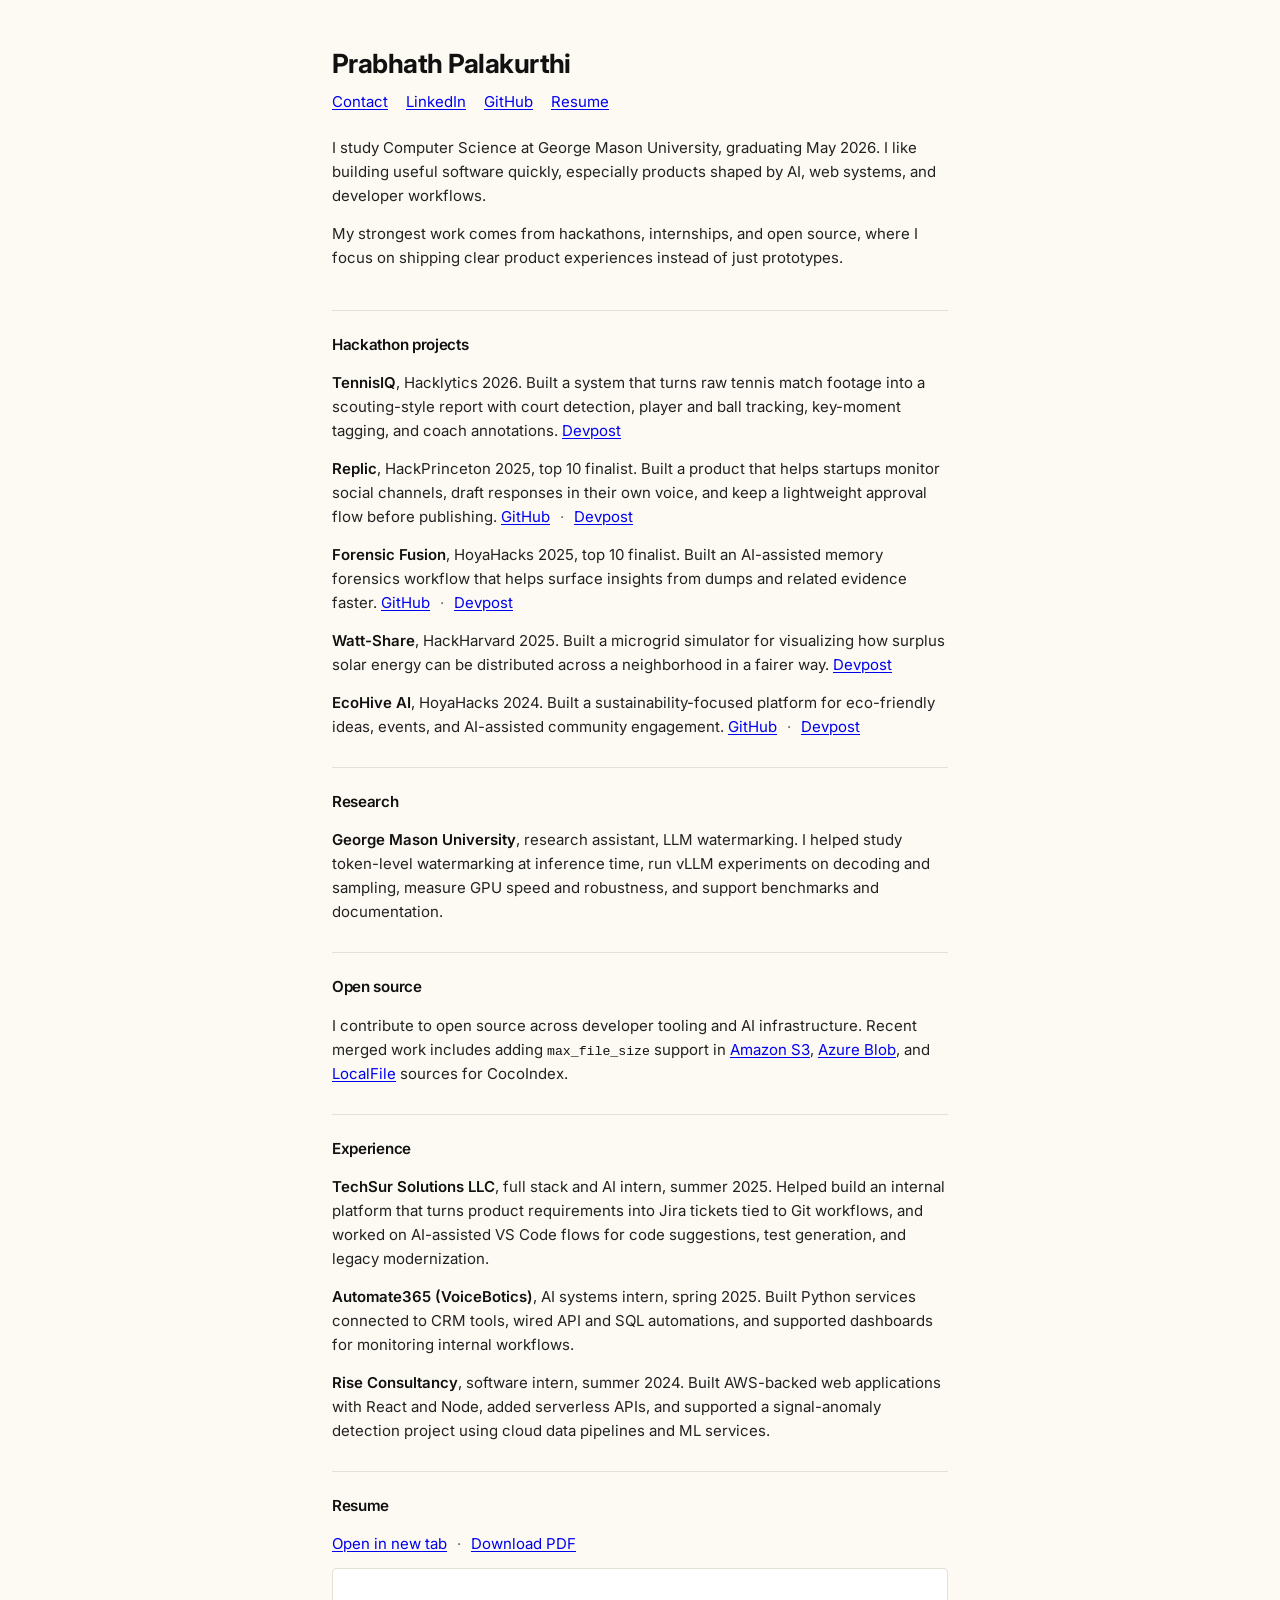
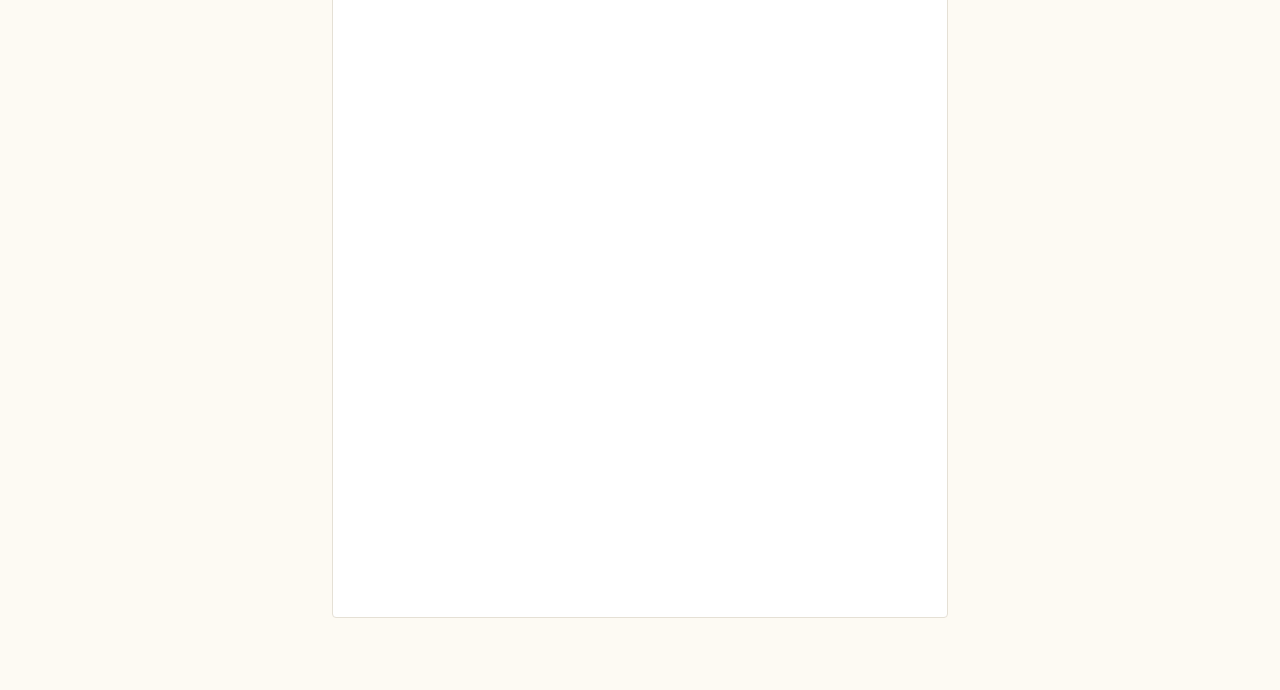
==== commit 7b265dac: "prod level updates" ====
--- a/index.html
+++ b/index.html
@@ -21,6 +21,7 @@
                 <a href="mailto:palakurthiprabhath@gmail.com">Contact</a>
                 <a href="https://www.linkedin.com/in/prabhath004/" target="_blank" rel="noopener noreferrer">LinkedIn</a>
                 <a href="https://github.com/prabhath004" target="_blank" rel="noopener noreferrer">GitHub</a>
+                <a href="images/palakurthi_resume.pdf" target="_blank" rel="noopener noreferrer">Resume</a>
             </p>
             <p class="intro">
                 I study Computer Science at George Mason University, graduating May 2026. I like building useful software
@@ -122,6 +123,23 @@
                 detection project using cloud data pipelines and ML services.
             </p>
         </section>
+
+        <section id="resume">
+            <h2>Resume</h2>
+
+            <p class="resume-actions">
+                <a href="images/palakurthi_resume.pdf" target="_blank" rel="noopener noreferrer">Open in new tab</a>
+                <span class="divider">·</span>
+                <a href="images/palakurthi_resume.pdf" download="Prabhath-Palakurthi-Resume.pdf">Download PDF</a>
+            </p>
+
+            <div class="resume-embed">
+                <iframe
+                    src="images/palakurthi_resume.pdf"
+                    title="Prabhath Palakurthi resume PDF"
+                ></iframe>
+            </div>
+        </section>
     </main>
 </body>
 </html>
--- a/style.css
+++ b/style.css
@@ -111,6 +111,27 @@
     margin: 0 6px;
 }
 
+.resume-actions {
+    margin-bottom: 12px !important;
+}
+
+.resume-embed {
+    margin-top: 8px;
+    width: 100%;
+    border: 1px solid var(--rule);
+    border-radius: 4px;
+    overflow: hidden;
+    background: #fff;
+}
+
+.resume-embed iframe {
+    display: block;
+    width: 100%;
+    height: min(72vh, 720px);
+    min-height: 420px;
+    border: 0;
+}
+
 @media (max-width: 520px) {
     .page {
         padding: 32px 18px 56px;
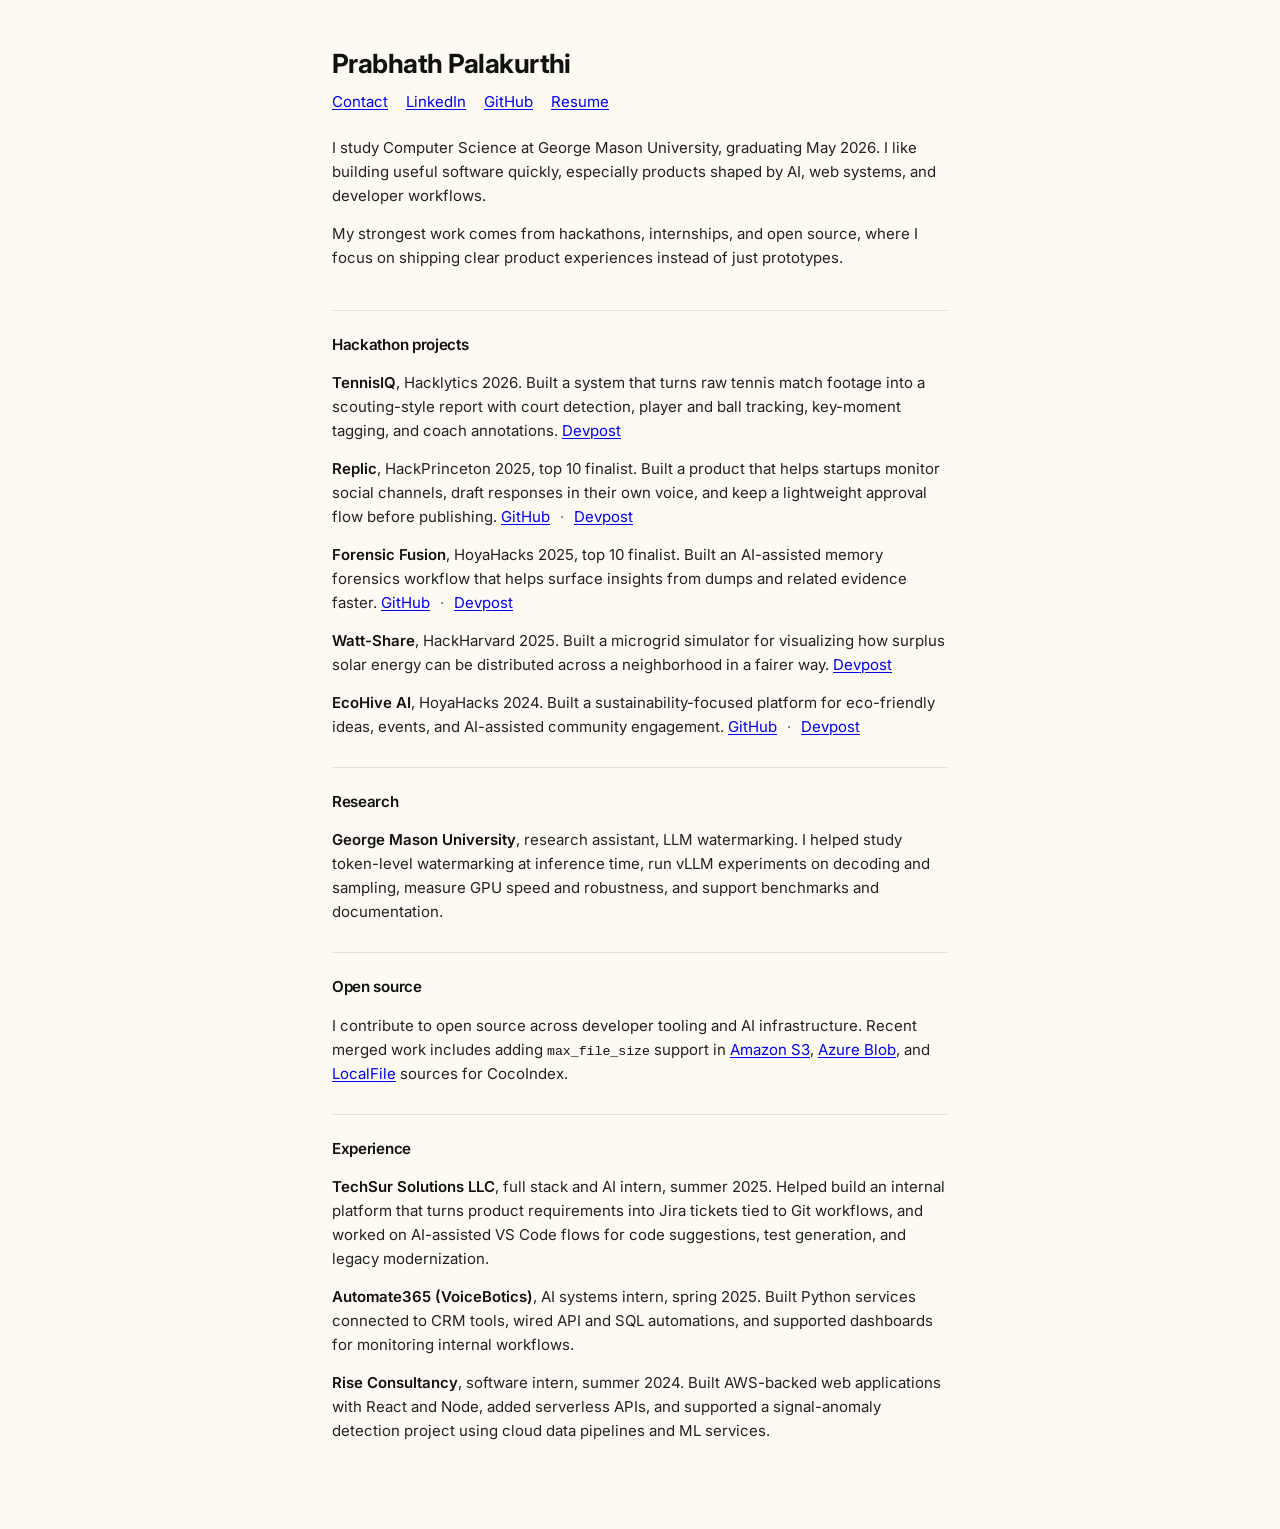
==== commit 1c3d6480: "max updates" ====
--- a/index.html
+++ b/index.html
@@ -123,23 +123,6 @@
                 detection project using cloud data pipelines and ML services.
             </p>
         </section>
-
-        <section id="resume">
-            <h2>Resume</h2>
-
-            <p class="resume-actions">
-                <a href="images/palakurthi_resume.pdf" target="_blank" rel="noopener noreferrer">Open in new tab</a>
-                <span class="divider">·</span>
-                <a href="images/palakurthi_resume.pdf" download="Prabhath-Palakurthi-Resume.pdf">Download PDF</a>
-            </p>
-
-            <div class="resume-embed">
-                <iframe
-                    src="images/palakurthi_resume.pdf"
-                    title="Prabhath Palakurthi resume PDF"
-                ></iframe>
-            </div>
-        </section>
     </main>
 </body>
 </html>
--- a/style.css
+++ b/style.css
@@ -111,27 +111,6 @@
     margin: 0 6px;
 }
 
-.resume-actions {
-    margin-bottom: 12px !important;
-}
-
-.resume-embed {
-    margin-top: 8px;
-    width: 100%;
-    border: 1px solid var(--rule);
-    border-radius: 4px;
-    overflow: hidden;
-    background: #fff;
-}
-
-.resume-embed iframe {
-    display: block;
-    width: 100%;
-    height: min(72vh, 720px);
-    min-height: 420px;
-    border: 0;
-}
-
 @media (max-width: 520px) {
     .page {
         padding: 32px 18px 56px;
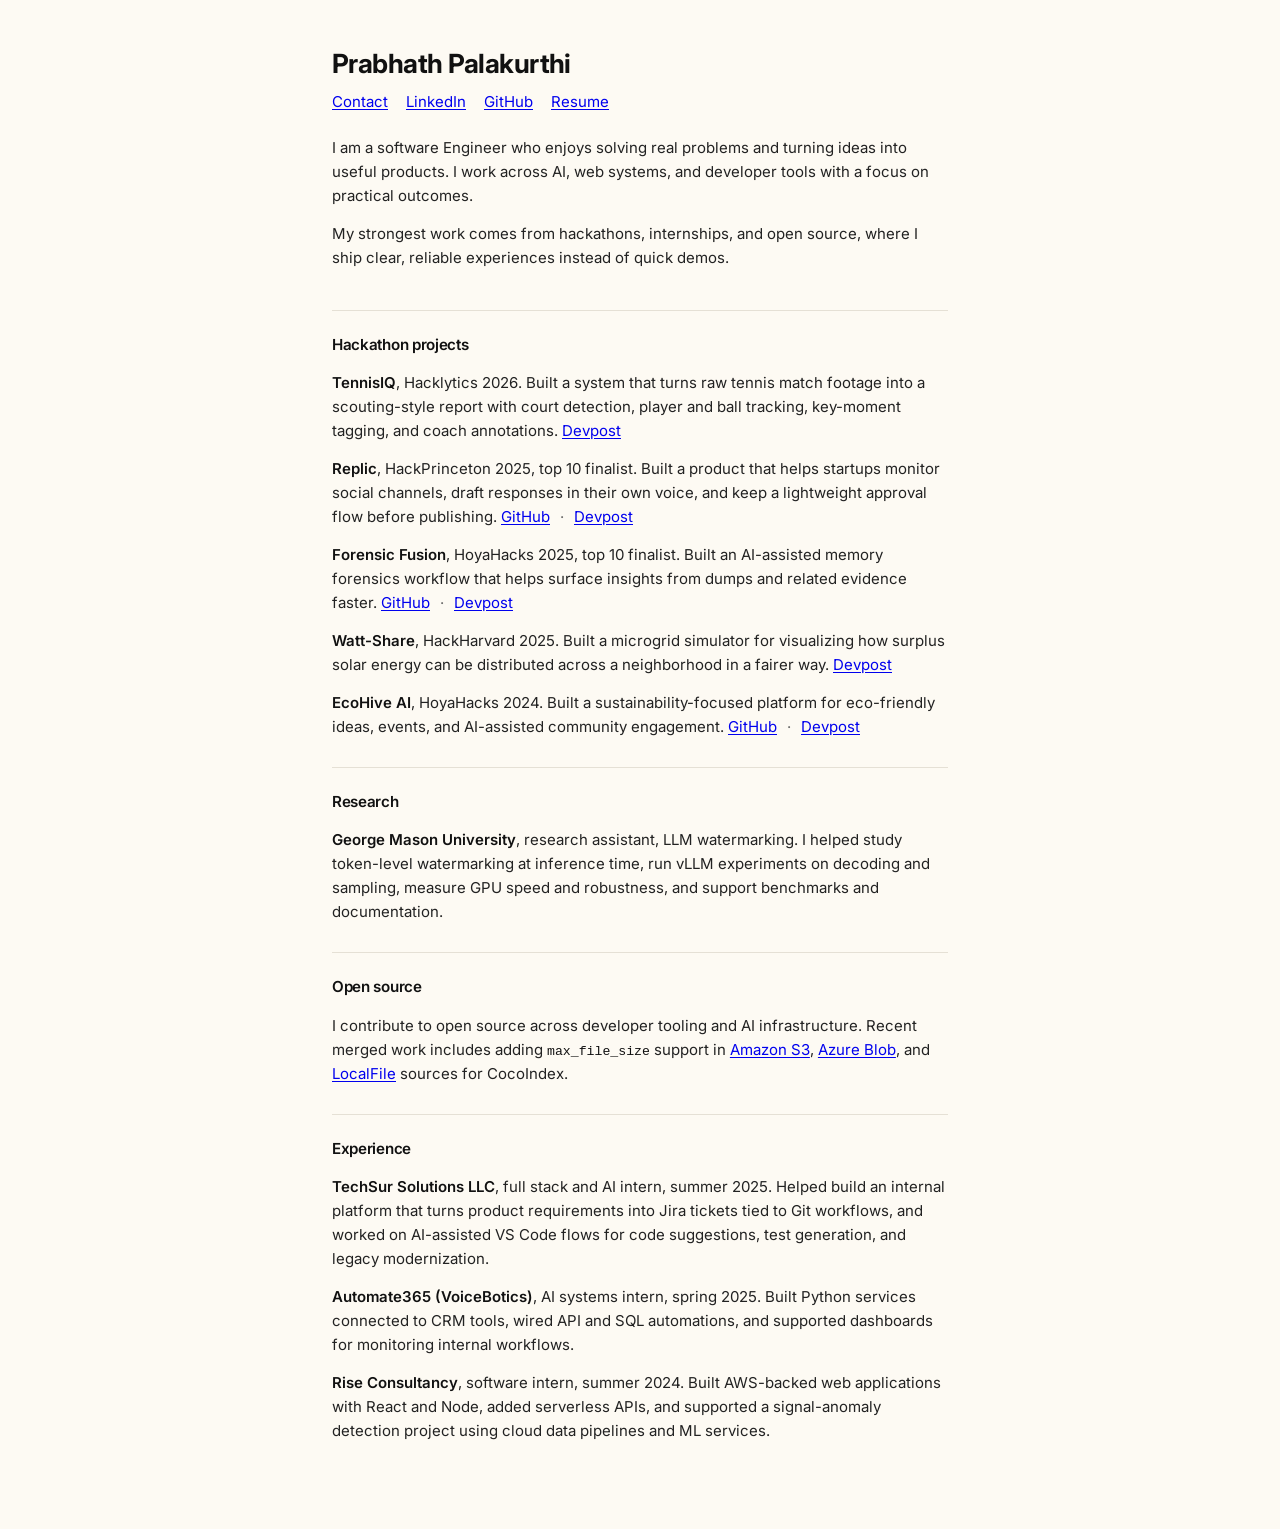
==== commit ea8d2eec: "about changes" ====
--- a/index.html
+++ b/index.html
@@ -24,12 +24,12 @@
                 <a href="images/palakurthi_resume.pdf" target="_blank" rel="noopener noreferrer">Resume</a>
             </p>
             <p class="intro">
-                I study Computer Science at George Mason University, graduating May 2026. I like building useful software
-                quickly, especially products shaped by AI, web systems, and developer workflows.
+        I am a software Engineer who enjoys solving real problems and turning ideas into useful products.
+                I work across AI, web systems, and developer tools with a focus on practical outcomes.
             </p>
             <p class="intro">
-                My strongest work comes from hackathons, internships, and open source, where I focus
-                on shipping clear product experiences instead of just prototypes.
+                My strongest work comes from hackathons, internships, and open source, where I ship clear,
+                reliable experiences instead of quick demos.
             </p>
         </header>
 
